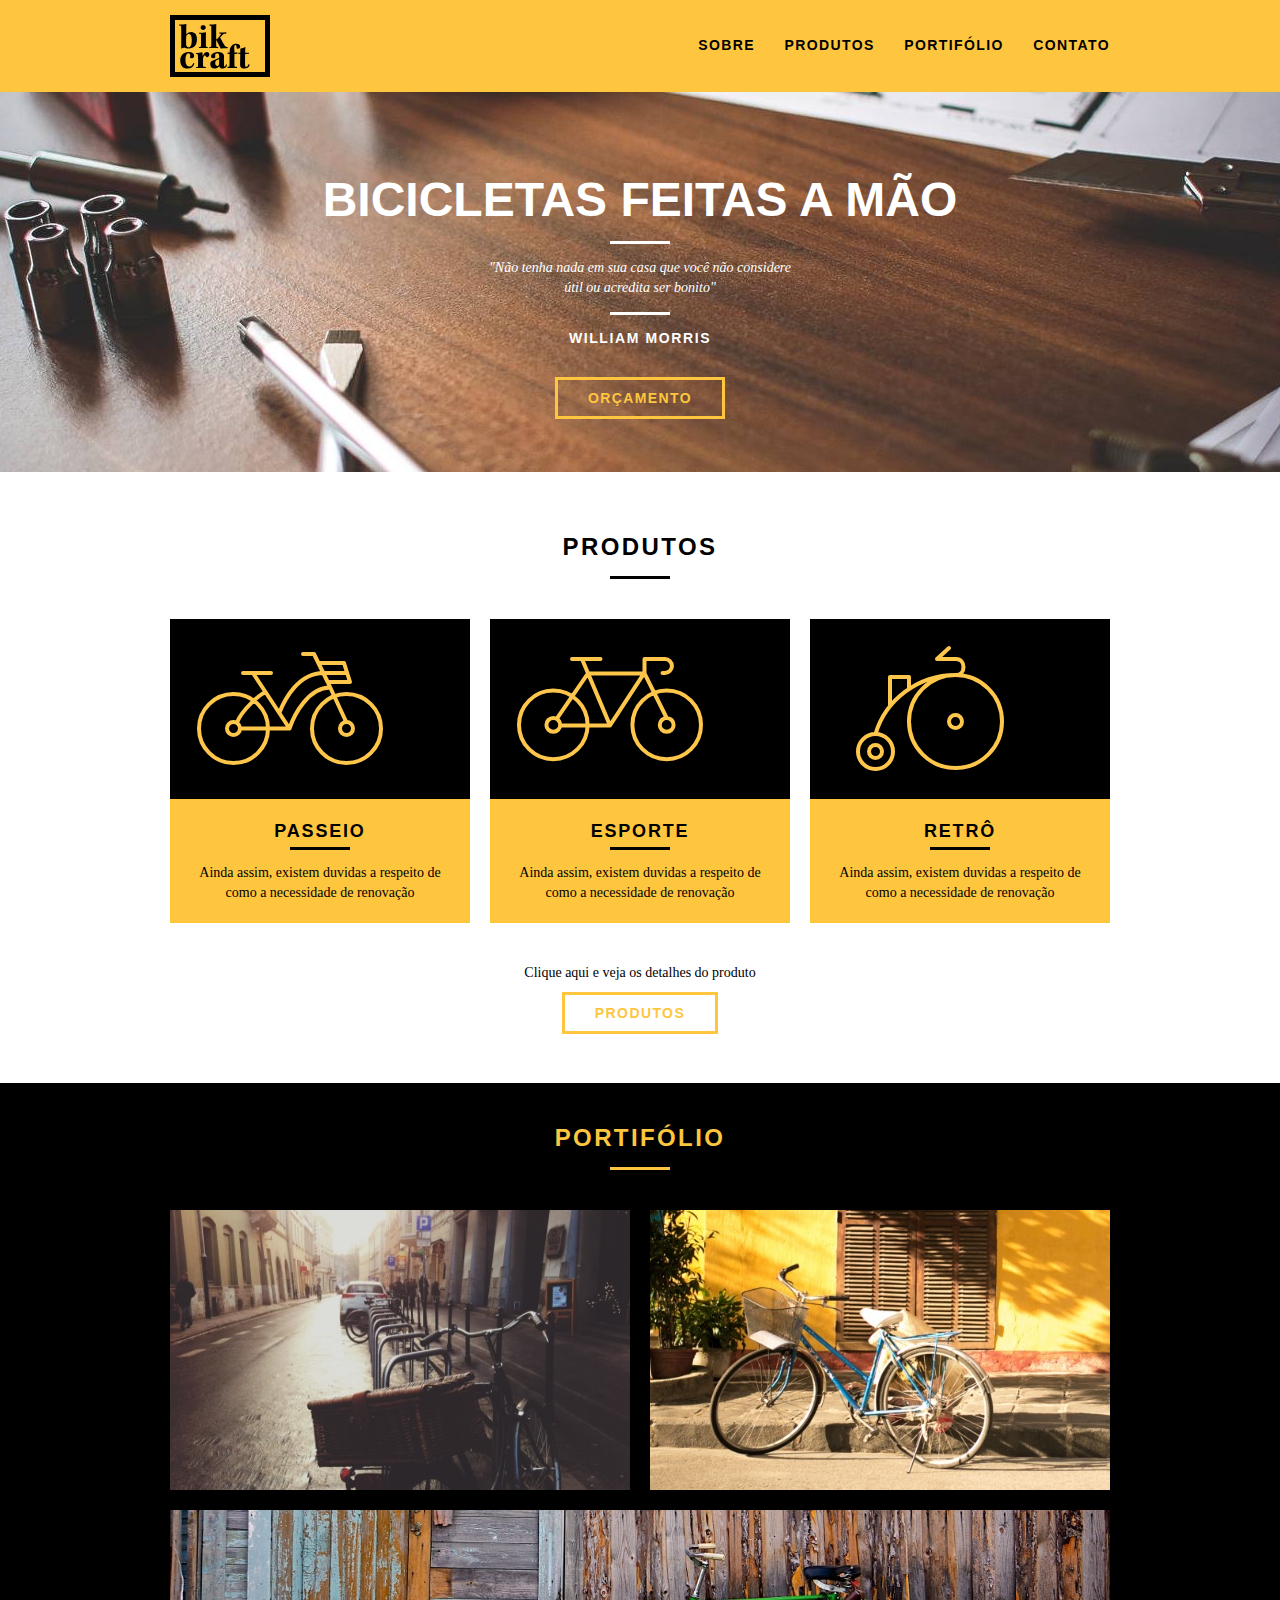
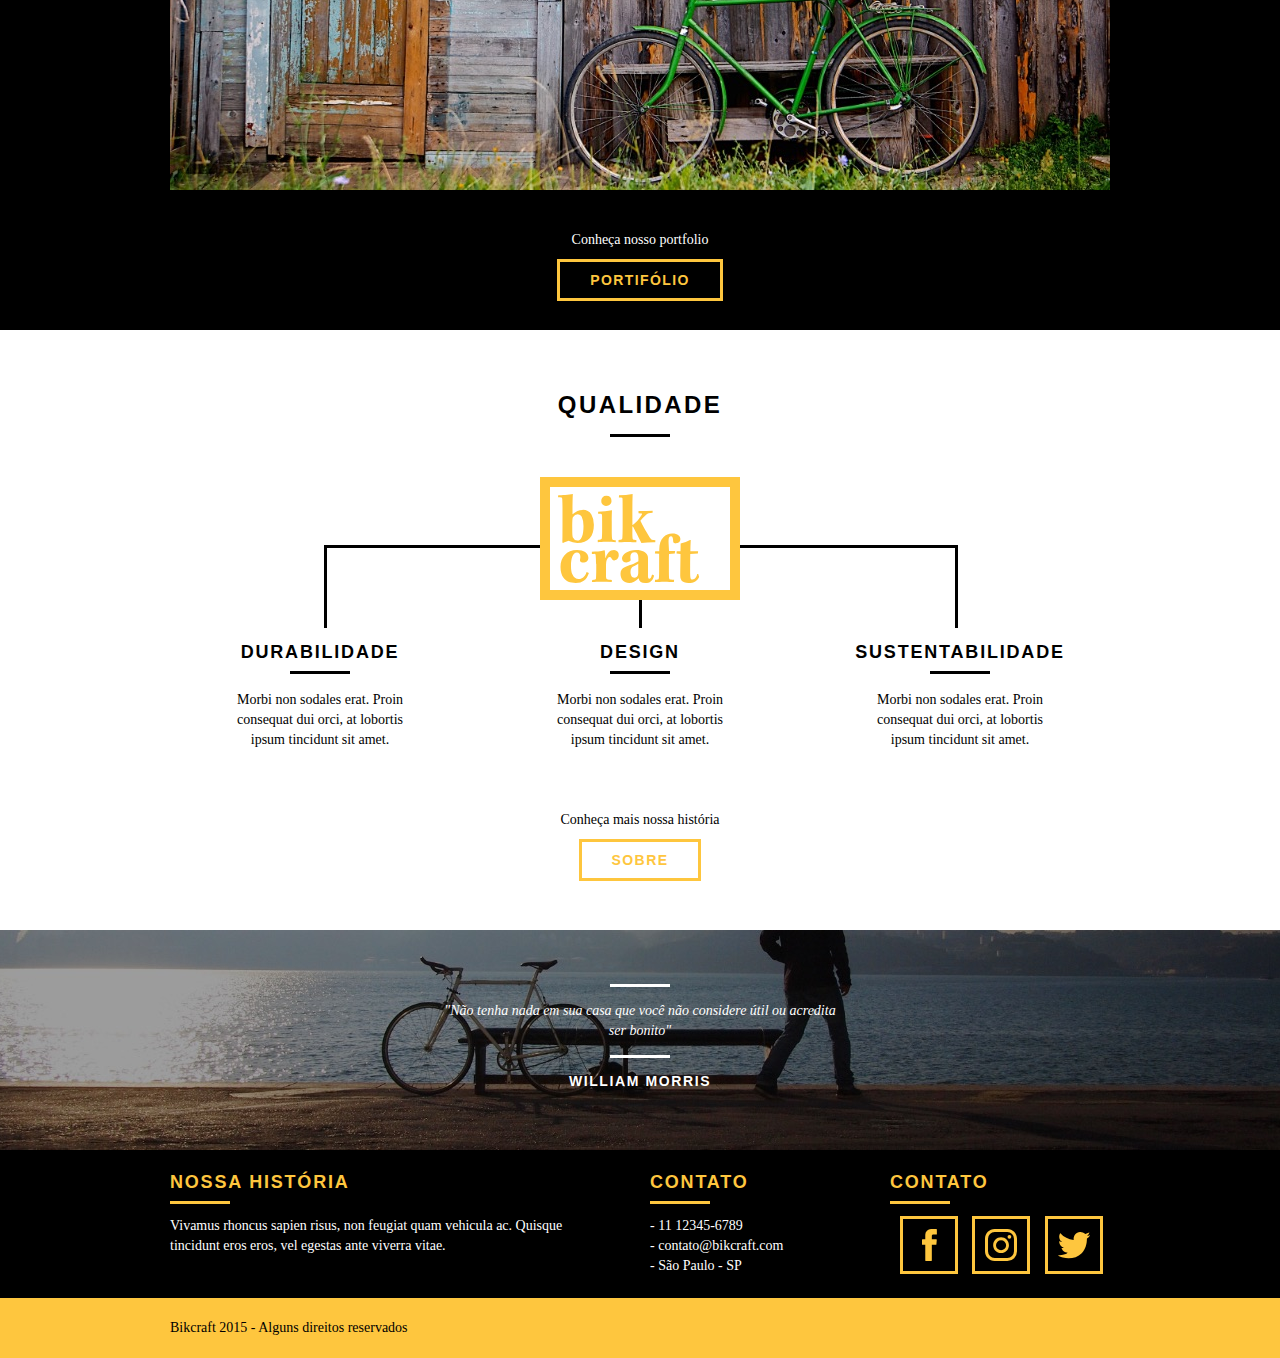
==== index.html @ 83d0994a "home page" ====
<!DOCTYPE html>
<html>

<head>
    <meta charset="UTF-8">
    <meta http-equiv="X-UA-Compatible" content="IE=edge">
    <meta name="viewport" content="width=device-width, initial-scale=1.0">
    <link rel="stylesheet" href="css/normalize.css">
    <link rel="stylesheet" href="css/reset.css">
    <link rel="stylesheet" href="css/grid.css">
    <link rel="stylesheet" href="css/styles.css">
    <title>Bikcraft</title>
</head>

<body>
    <!-- Header -->
    <header class="header">
        <div class="container">
            <a href="index.html" class="grid-4">
                <img src="img/bikcraft.svg" alt="Bikecraft">
            </a>

            <nav class="header_menu grid-12">
                <ul>
                    <li>
                        <a href="sobre.html">Sobre</a>
                    </li>
                    <li>
                        <a href="produtos.html">Produtos</a>
                    </li>
                    <li>
                        <a href="portifolio.html">Portifólio</a>
                    </li>
                    <li>
                        <a href="contato.html">Contato</a>
                    </li>
                </ul>
            </nav>
        </div>
    </header>

    <section class="introducao">
        <div class="container">
            <h1>Bicicletas feitas a mão</h1>
            <blockquote class="quote-externo">
                <p>
                    "Não tenha nada em sua casa que você não considere útil ou acredita ser bonito"
                </p>
                <cite>WILLIAM MORRIS</cite>
            </blockquote>
            <a href="produtos.html" class="btn">Orçamento</a>
        </div>
    </section>

    <section class="container produtos">
        <h2 class="subtitulo">Produtos</h2>
        <ul class="produtos_lista">
            <li class="grid-1-3">
                <div class="produtos_icone">
                    <img src="img/produtos/passeio.svg" alt="Bikecraft passeio">
                </div>
                <h3>Passeio</h3>
                <p>Ainda assim, existem duvidas a respeito de como a necessidade de renovação</p>
            </li>

            <li class="grid-1-3">
                <div class="produtos_icone">
                    <img src="img/produtos/esporte.svg" alt="Bikecraft passeio">
                </div>
                <h3>Esporte</h3>
                <p>Ainda assim, existem duvidas a respeito de como a necessidade de renovação</p>
            </li>

            <li class="grid-1-3">
                <div class="produtos_icone">
                    <img src="img/produtos/retro.svg" alt="Bikecraft passeio">
                </div>
                <h3>Retrô</h3>
                <p>Ainda assim, existem duvidas a respeito de como a necessidade de renovação</p>
            </li>
        </ul>

        <div class="call">
            <p>Clique aqui e veja os detalhes do produto</p>
            <a href="produto.html" class="btn btn-preto">Produtos</a>
        </div>
    </section>

    <section class="portifolio">
        <div class="container">
            <h2 class="subtitulo">Portifólio</h2>
            <ul class="portifolio_lista">
                <li class="grid-8">
                    <img src="img/portfolio/retro.jpg" alt="Bicicleta retro">
                </li>
                <li class="grid-8">
                    <img src="img/portfolio/passeio.jpg" alt="Bicicleta passeio">
                </li>
                <li class="grid-16">
                    <img src="img/portfolio/esporte.jpg" alt="Bicicleta esporte">
                </li>
            </ul>

            <div class="call">
                <p>Conheça nosso portfolio</p>
                <a href="portifolio.html" class="btn">Portifólio</a>
            </div>
        </div>
    </section>

    <section class="qualidade container">
        <h2 class="subtitulo">Qualidade</h2>
        <img src="img/bikcraft-qualidade.svg" alt="Bikcraft">
        <ul class="qualidade_lista">
            <li class="grid-1-3">
                <h3>Durabilidade</h3>
                <p>Morbi non sodales erat. Proin consequat dui orci, at lobortis ipsum tincidunt sit amet.</p>
            </li>
            <li class="grid-1-3">
                <h3>Design</h3>
                <p>Morbi non sodales erat. Proin consequat dui orci, at lobortis ipsum tincidunt sit amet.</p>
            </li>
            <li class="grid-1-3">
                <h3>Sustentabilidade</h3>
                <p>Morbi non sodales erat. Proin consequat dui orci, at lobortis ipsum tincidunt sit amet.</p>
            </li>
        </ul>
        <div class="call">
            <p>Conheça mais nossa história</p>
            <a href="sobre.html" class="btn btn-preto">Sobre</a>
        </div>
    </section>

    <section class="quebra">
        <div class="container">
            <blockquote class="quote-externo">
                <p>
                    "Não tenha nada em sua casa que você não considere útil ou acredita ser bonito"
                </p>
                <cite>WILLIAM MORRIS</cite>
            </blockquote>
        </div>
    </section>

    <footer>
        <div class="footer">
            <div class="container">
                <div class="grid-8 footer_historia">
                    <h3>Nossa história</h3>
                    <p>Vivamus rhoncus sapien risus, non feugiat quam vehicula ac. Quisque tincidunt eros eros, vel
                        egestas ante viverra vitae.</p>
                </div>

                <div class="grid-4 footer_contato">
                    <h3>Contato</h3>
                    <ul>
                        <li>- 11 12345-6789</li>
                        <li>- contato@bikcraft.com</li>
                        <li>- São Paulo - SP</li>
                    </ul>
                </div>

                <div class="grid-4 footer_redes">
                    <h3>Contato</h3>
                    <ul>
                        <li>
                            <a href="" target="__blank">
                                <img src="img/redes-sociais/facebook.svg" alt="">
                            </a>
                        </li>

                        <li>
                            <a href="" target="__blank">
                                <img src="img/redes-sociais/instagram.svg" alt="">
                            </a>
                        </li>

                        <li>
                            <a href="" target="__blank">
                                <img src="img/redes-sociais/twitter.svg" alt="">
                            </a>
                        </li>
                    </ul>
                </div>
            </div>
        </div>

        <div class="copy">
            <div class="container">
                <p class="grid-16">
                    Bikcraft 2015 - Alguns direitos reservados
                </p>
            </div>
        </div>
    </footer>
</body>

</html>
---- css/grid.css ----
*, *:before, *:after {
  -webkit-box-sizing: border-box; 
  -moz-box-sizing: border-box; 
  box-sizing: border-box;
}

.container {
	width: 960px;
	margin: 0 auto;
	padding: 0px;
	position: relative;
}

.container:after, .container:before {
	content: " ";
	display: table;
}

.container:after {
	clear: both;
}

.grid-1, .grid-2, .grid-3, .grid-4, .grid-5, .grid-6, .grid-7, .grid-8, .grid-9, .grid-10, .grid-11, .grid-12, .grid-13, .grid-14, .grid-15, .grid-16, .grid-1-3 {
	float: left;
	margin-left: 10px;
	margin-right: 10px;
}

.grid-1 	{width: 40px;}
.grid-2 	{width: 100px;}
.grid-3 	{width: 160px;}
.grid-4 	{width: 220px;}
.grid-5 	{width: 280px;}
.grid-6 	{width: 340px;}
.grid-7 	{width: 400px;}
.grid-8 	{width: 460px;}
.grid-9 	{width: 520px;}
.grid-10 	{width: 580px;}
.grid-11 	{width: 640px;}
.grid-12 	{width: 700px;}
.grid-13 	{width: 760px;}
.grid-14 	{width: 820px;}
.grid-15 	{width: 880px;}
.grid-16 	{width: 940px;}
.grid-1-3	{width: 300px;}
---- css/styles.css ----
/* Estilos Gerais */
body {
    font-family: Arial, Helvetica, sans-serif;
}

p {
    font-family: Georgia, 'Times New Roman', Times, serif;
    font-size: 14px;
    line-height: 20px;
}

img {
    display: block;
}

.btn {
    border: 3px solid #fec63e;
    padding: 10px 30px;
    color: #fec63e;
    font-size: 14px;
    line-height: 20px;
    text-transform: uppercase;
    font-weight: bold;
    letter-spacing: .1em;
    transition: .3s;
}

.btn:hover {
    color: #fff;
    border: 3px solid #fff;
}

.btn.btn-preto:hover {
    color: #000;
    border-color: #000;
}

.subtitulo {
    font-weight: bold;
    font-size: 24px;
    line-height: 30px;
    letter-spacing: .1em;
    color: #000;
    text-transform: uppercase;
    text-align: center;
    margin-bottom: 40px;
}

.subtitulo:after {
    content: "";
    display: block;
    width: 60px;
    height: 3px;
    background-color: #000;
    margin: 14px auto ;
}



/* Header */
.header {
    position: fixed;
    top: 0;
    width: 100%;
    background-color: #fec63e;
    padding: 15px 0;
    z-index: 10;
   /*  box-shadow: 0px 5px 6px #ccc; */
}

.header_menu {
    text-align: right;
}

.header_menu ul li {
    display: inline-block;
    margin-left: 25px;
    margin-top: 20px;
}

.header_menu ul li a {
    color: #000;
    font-weight: bold;
    text-transform: uppercase;
    letter-spacing: .1em;
    font-size: 14px;
    line-height: 20px;
    padding: 10px 0;
    transition: color .3s;
} 

.header_menu ul li a:hover{
    color: #fff;
}


/* introdução */

.introducao {
    width: 100%;
    height: 380px;
    background: url('../img/bg.jpg') no-repeat center;
    background-size: cover;
    margin-top: 92px;
    text-align: center;
    padding-top: 80px;
}

.introducao h1 {
    font-size: 48px;
    color: #fff;
    font-weight: bold;
    text-transform: uppercase;
}

.quote-externo {
    max-width: 320px;
    margin: 0 auto 40px auto;
    color: #fff;
}

.quote-externo p {
    font-style: italic;
}

.quote-externo p:before,
.quote-externo p:after {
    content: "";
    display: block;
    width: 60px;
    height: 3px;
    background-color: #fff;
    margin: 14px auto ;
}

.quote-externo cite {
    font-style: normal;
    font-weight: bold;
    font-size: 14px;
    letter-spacing: .1rem;
}

/* Produtos */
.produtos {
    padding: 60px 0;
}

.produtos_lista li {
    background: #fec63e;
    text-align: center;
}

.produtos_icone {
    background: #000;
    padding: 20px;
}

.produtos_lista li h3 {
    font-weight: bold;
    font-size: 18px;
    line-height: 25px;
    text-transform: uppercase;
    letter-spacing: .1em;
    margin-top: 20px;
}

.produtos_lista li h3:after {
    content: "";
    display: block;
    width: 60px;
    height: 3px;
    background-color: #000;
    margin: 3px auto ;
}

.produtos_lista li p {
    padding: 10px 20px 20px;
}

.call {
    padding-top: 40px;
    text-align: center;
    clear: both;
}

.call p {
    margin-bottom: 20px;
}


/* Portifolio */

.portifolio {
    width: 100%;
    background: #000;
    padding: 40px 0;
}

.portifolio .subtitulo {
    color: #fec63e;
}


.portifolio .subtitulo:after {
    background: #fec63e;
}

.portifolio_lista li:last-child {
    margin-top: 20px;
}

.portifolio .call p {
    color: #fff;
}

/* Qualidade */

.qualidade {
    padding: 60px 0;
}

.qualidade::after {
    content: "";
    width: 634px;
    height: 83px;
    display: block;
    background: url("../img/linhas.svg") no-repeat center;
    position: absolute;
    top: 215px;
    right: 162px;
    z-index: -1;
}

.qualidade img {
    margin: 0 auto;
}

.qualidade_lista {
    padding-top: 20px;
}

.qualidade_lista li {
    text-align: center;
    padding: 0 40px;
}

.qualidade_lista li h3 {
    font-weight: bold;
    font-size: 18px;
    line-height: 25px;
    text-transform: uppercase;
    letter-spacing: .1em;
    margin-top: 20px;
}

.qualidade_lista li h3:after {
    content: "";
    display: block;
    width: 60px;
    height: 3px;
    background-color: #000;
    margin: 6px auto ;
}

.qualidade_lista li p {
    padding: 10px 20px 20px;
}

/* Quebra */

.quebra {
    width: 100%;
    height: 220px;
    background: url('../img/bg-footer.jpg') no-repeat center;
    background-size: cover;
    text-align: center;
    padding-top: 40px;
}

.quebra .quote-externo {
    max-width: 400px;
}

/* Footer */

.footer {
    width: 100%;
    background-color: #000;
    color: #fff;
    padding: 20px 0;
}

.footer h3 {
    font-size: 18px;
    line-height: 25px;
    color: #fec63e;
    text-transform: uppercase;
    letter-spacing: .1em;
    font-weight: bold;
}

.footer h3::after {
    content: "";
    display: block;
    width: 60px;
    height: 3px;
    background: #fec63e;
    margin: 6px 0 12px 0;
}

.footer_historia {
    padding-right: 40px;
}

.footer_contato ul li{
    font-size: 14px;
    line-height: 20px;
    font-family: 'Times New Roman', Times, serif;
}

.footer_redes ul li {
    display: inline-block;
    margin-left: 10px;
}

.footer_redes ul li a {
    border: 3px solid #fec63e;
    display: block;
    padding: 10px;
}

.footer_redes ul li a:hover {
    border-color: #fff;
}

.copy {
    width: 100%;
    background: #fec63e;
    padding: 20px 0;
}
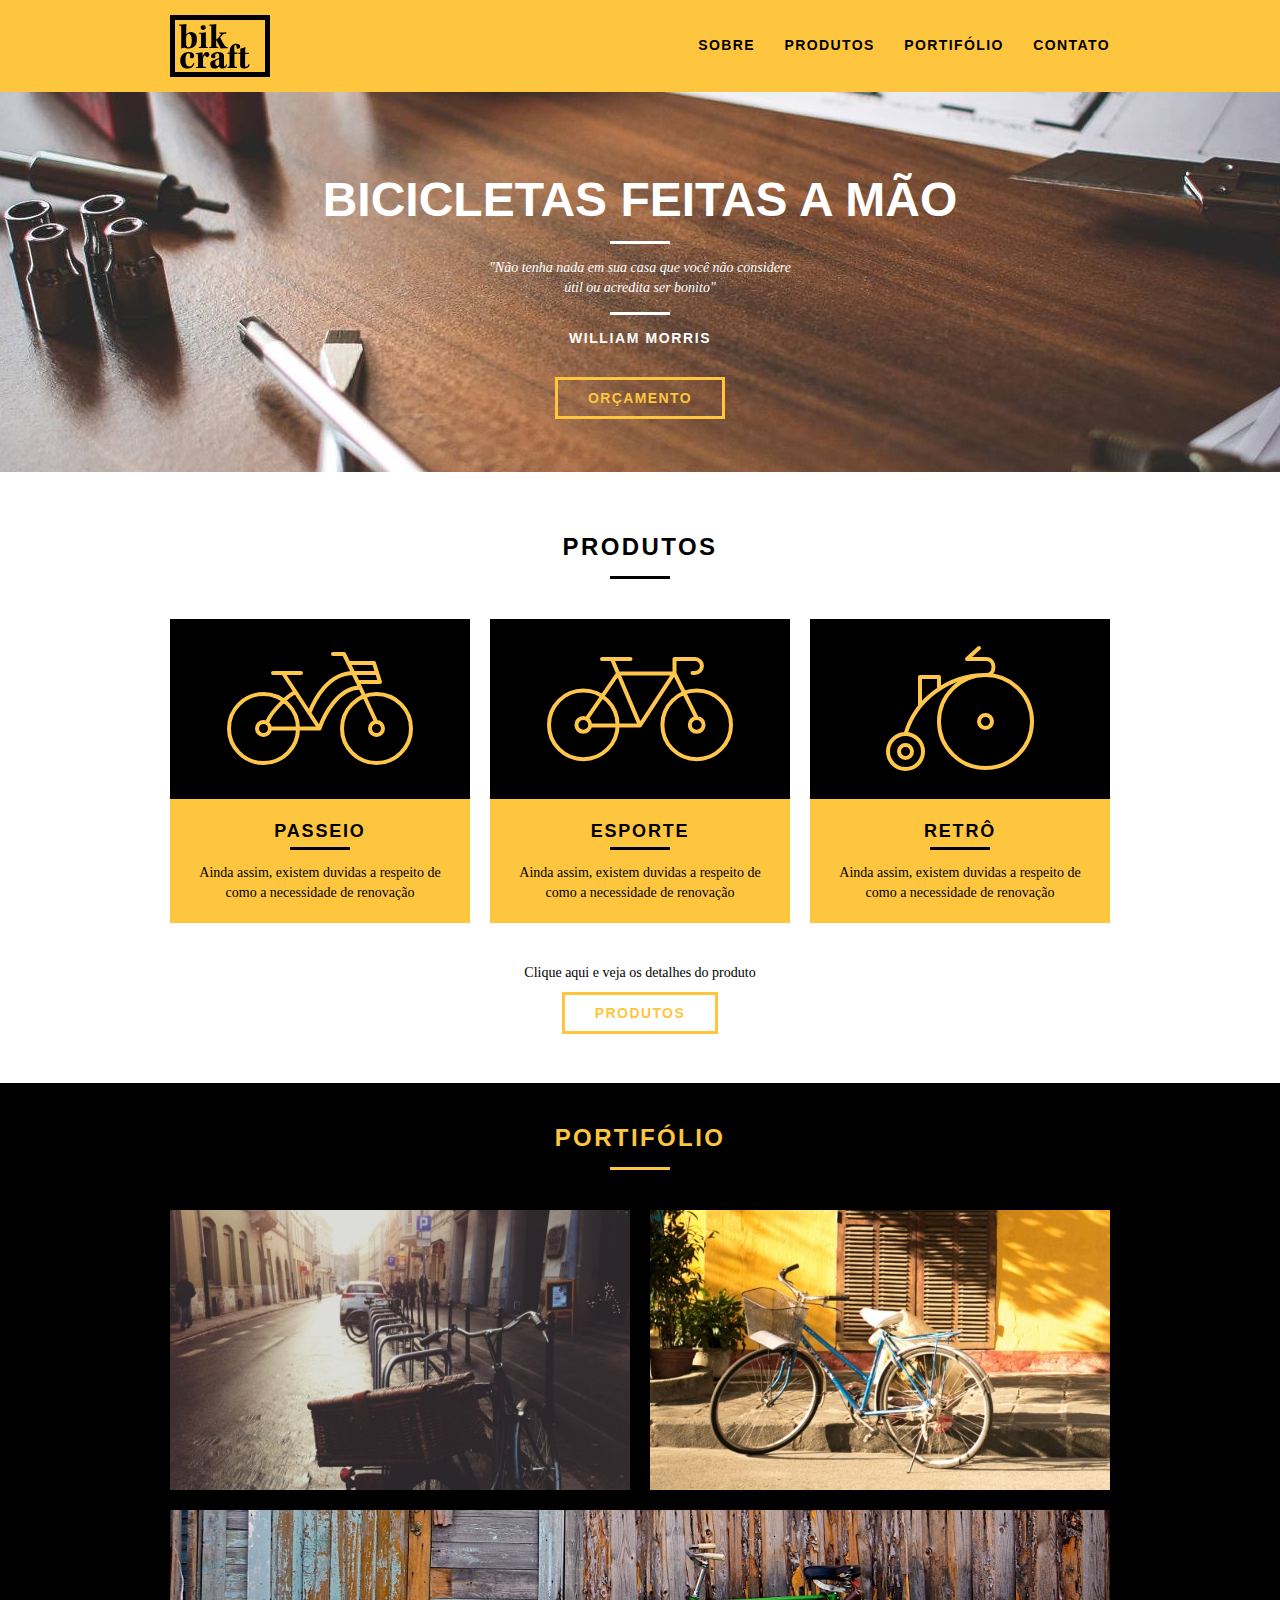
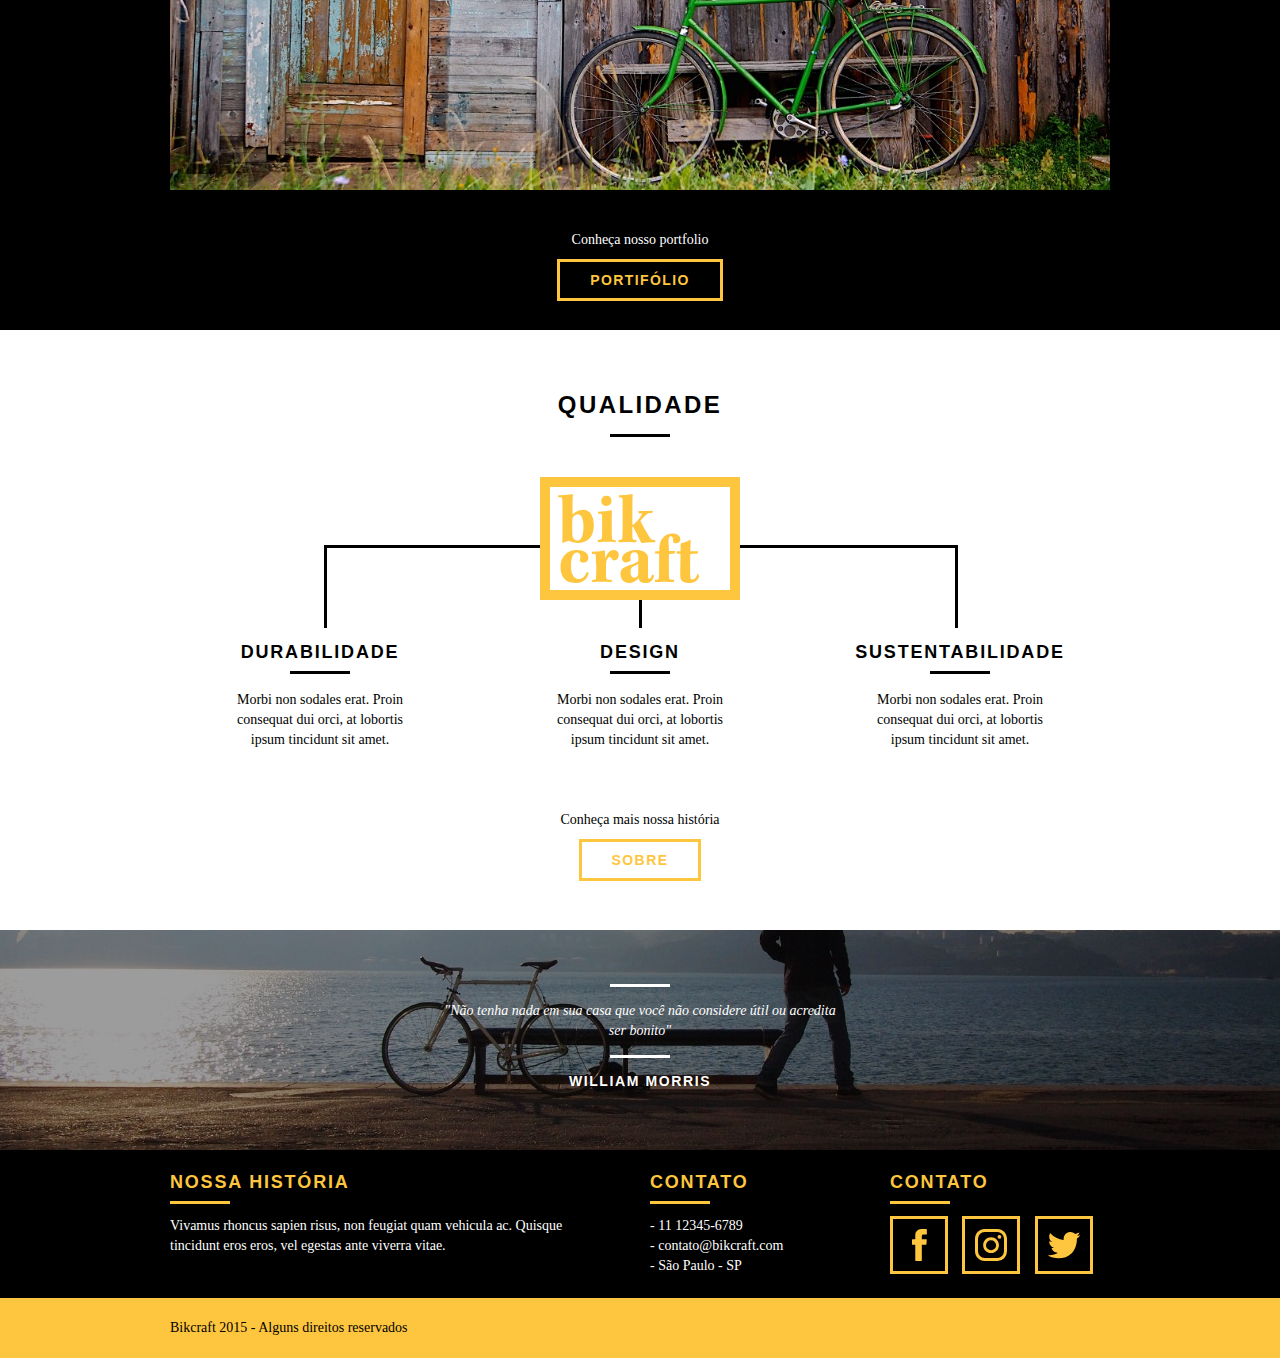
==== commit a9a907eb: "fix menu" ====
--- a/index.html
+++ b/index.html
@@ -23,16 +23,16 @@
             <nav class="header_menu grid-12">
                 <ul>
                     <li>
-                        <a href="sobre.html">Sobre</a>
+                        <a href="/sobre.html">Sobre</a>
                     </li>
                     <li>
-                        <a href="produtos.html">Produtos</a>
+                        <a href="/produtos.html">Produtos</a>
                     </li>
                     <li>
-                        <a href="portifolio.html">Portifólio</a>
+                        <a href="/portifolio.html">Portifólio</a>
                     </li>
                     <li>
-                        <a href="contato.html">Contato</a>
+                        <a href="/contato.html">Contato</a>
                     </li>
                 </ul>
             </nav>
--- a/css/styles.css
+++ b/css/styles.css
@@ -11,6 +11,10 @@
 
 img {
     display: block;
+}
+
+.clear {
+    clear: both;
 }
 
 .btn {
@@ -55,6 +59,25 @@
     margin: 14px auto ;
 }
 
+.subtitulo-interno {
+    font-weight: bold;
+    font-size: 24px;
+    line-height: 30px;
+    letter-spacing: .1em;
+    color: #000;
+    text-transform: uppercase;
+    margin-bottom: 20px;
+}
+
+.subtitulo-interno:after {
+    content: "";
+    display: block;
+    width: 60px;
+    height: 3px;
+    background-color: #000;
+    margin: 14px 0 ;
+}
+
 
 
 /* Header */
@@ -93,6 +116,10 @@
     color: #fff;
 }
 
+.header_menu ul li a.menu_ativo {
+    color: #fff;
+}
+
 
 /* introdução */
 
@@ -140,6 +167,30 @@
     letter-spacing: .1rem;
 }
 
+.introducao-interna {
+    width: 100%;
+    margin-top: 92px;
+    height: 160px;
+    text-align: center;
+    color: #fff;
+    padding-top: 30px;
+}
+
+.introducao-interna h1 {
+    font-size: 36px;
+    font-weight: bold;
+    text-transform: uppercase;
+}
+
+.introducao-interna h1::after {
+    content: "";
+    display: block;
+    width: 60px;
+    height: 3px;
+    background-color: #fff;
+    margin: 6px auto ;
+}
+
 /* Produtos */
 .produtos {
     padding: 60px 0;
@@ -155,6 +206,10 @@
     padding: 20px;
 }
 
+.produtos_icone img {
+    margin: 0 auto;
+}
+
 .produtos_lista li h3 {
     font-weight: bold;
     font-size: 18px;
@@ -217,6 +272,7 @@
 
 .qualidade {
     padding: 60px 0;
+    overflow: auto;
 }
 
 .qualidade::after {
@@ -320,7 +376,7 @@
 
 .footer_redes ul li {
     display: inline-block;
-    margin-left: 10px;
+    margin-right: 10px;
 }
 
 .footer_redes ul li a {
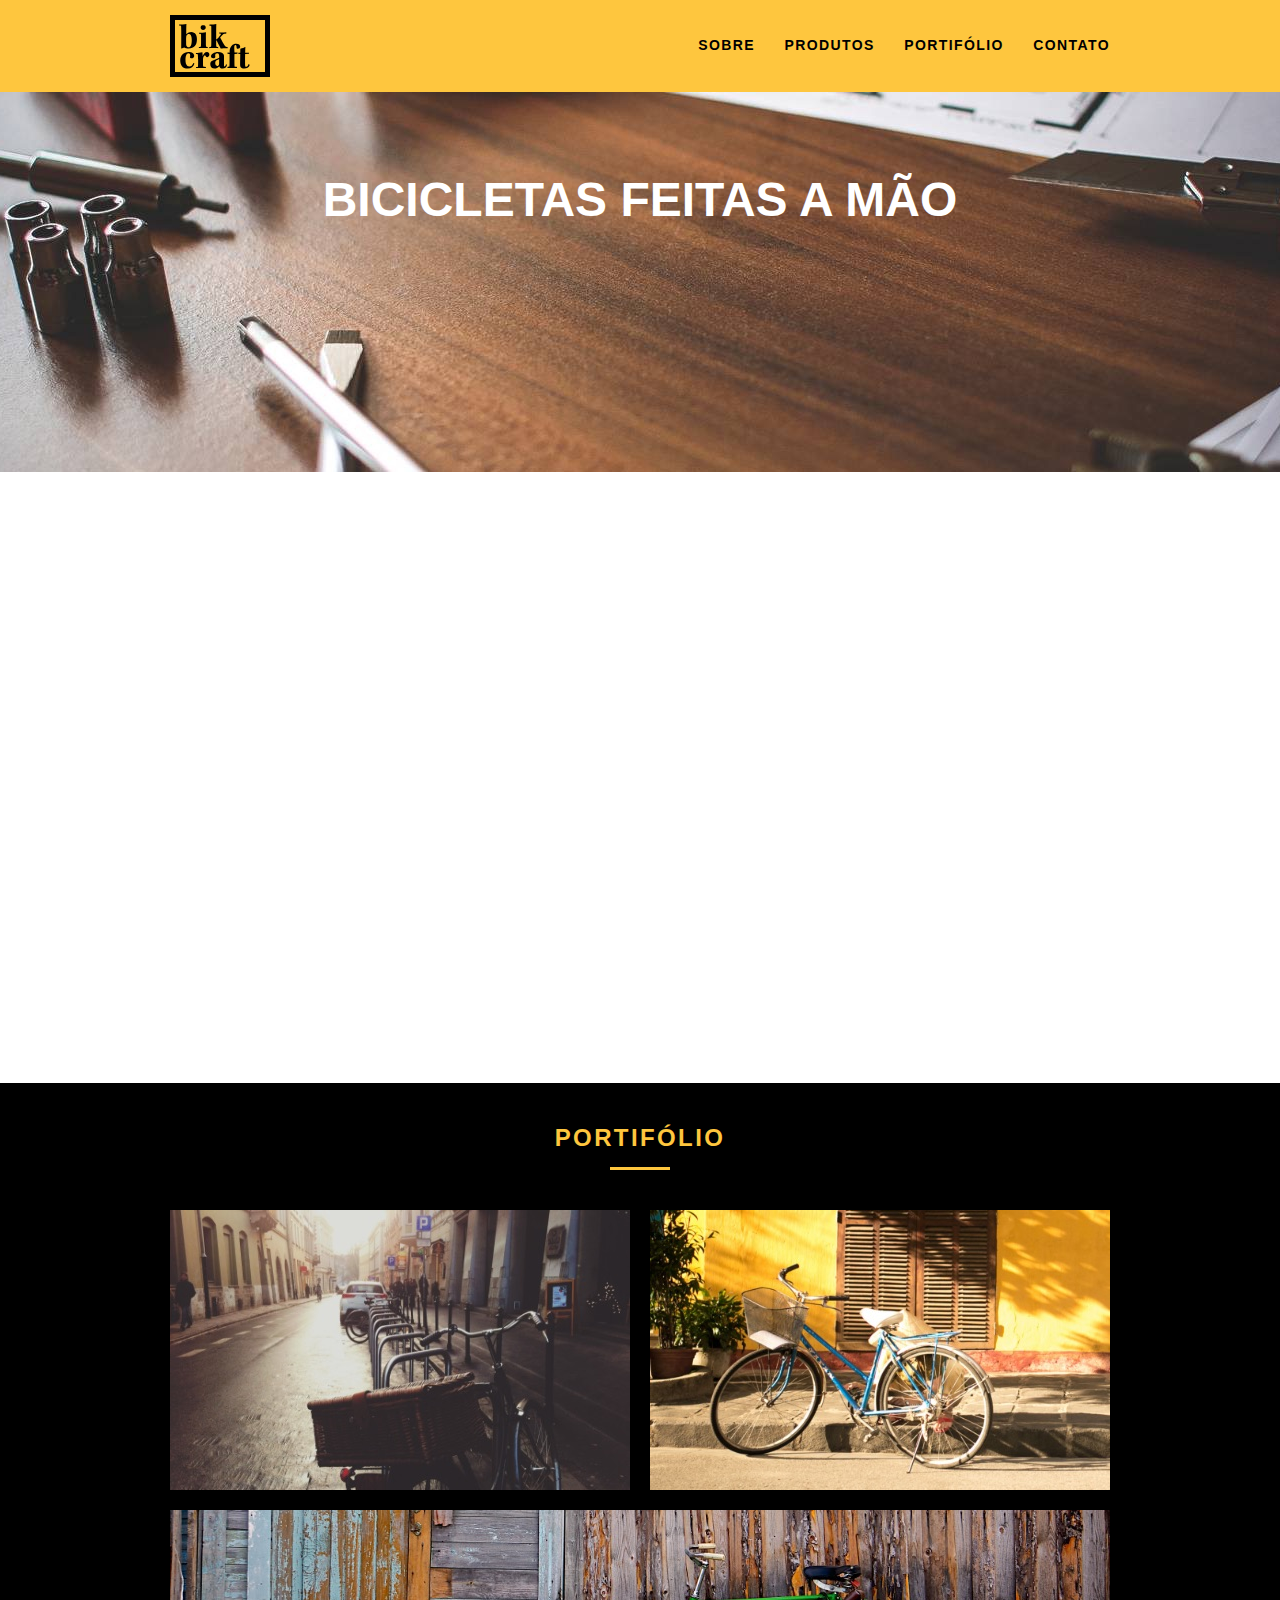
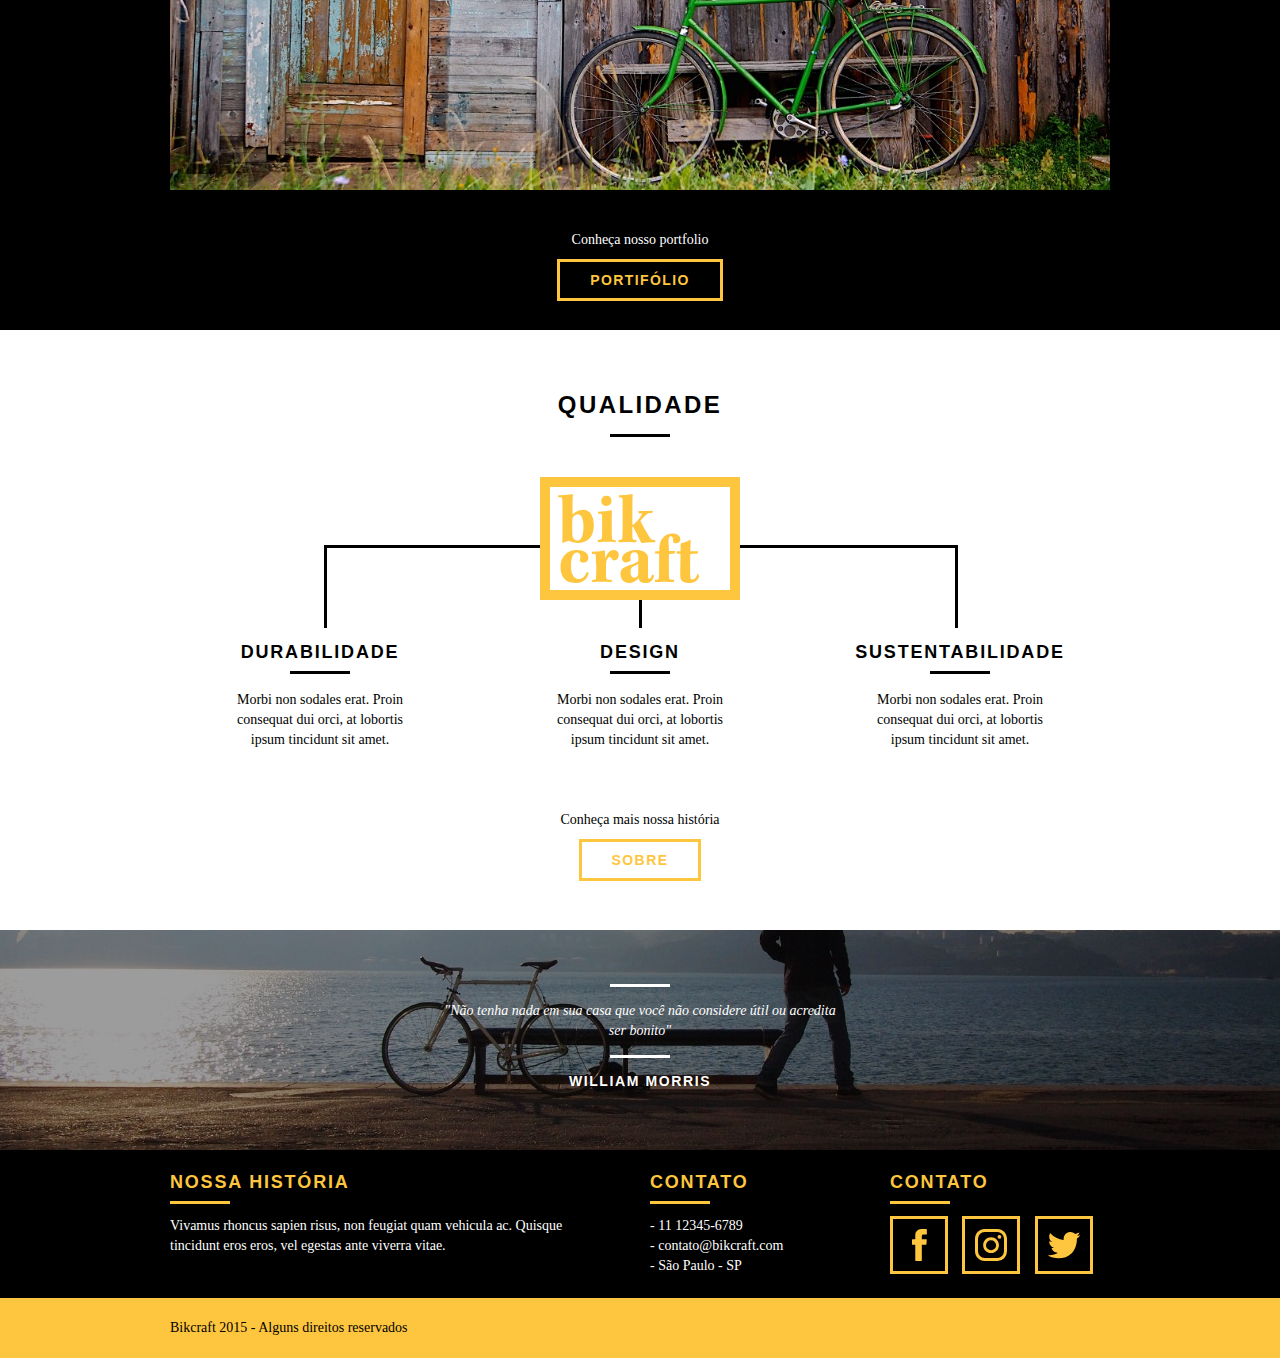
==== commit 31555815: "Add effect and animations" ====
--- a/index.html
+++ b/index.html
@@ -9,6 +9,7 @@
     <link rel="stylesheet" href="css/reset.css">
     <link rel="stylesheet" href="css/grid.css">
     <link rel="stylesheet" href="css/styles.css">
+    <link rel="stylesheet" href="css/responsivo.css">
     <title>Bikcraft</title>
 </head>
 
@@ -23,16 +24,16 @@
             <nav class="header_menu grid-12">
                 <ul>
                     <li>
-                        <a href="/sobre.html">Sobre</a>
-                    </li>
-                    <li>
-                        <a href="/produtos.html">Produtos</a>
-                    </li>
-                    <li>
-                        <a href="/portifolio.html">Portifólio</a>
-                    </li>
-                    <li>
-                        <a href="/contato.html">Contato</a>
+                        <a href="sobre.html">Sobre</a>
+                    </li>
+                    <li>
+                        <a href="produtos.html">Produtos</a>
+                    </li>
+                    <li>
+                        <a href="portifolio.html">Portifólio</a>
+                    </li>
+                    <li>
+                        <a href="contato.html">Contato</a>
                     </li>
                 </ul>
             </nav>
@@ -41,18 +42,18 @@
 
     <section class="introducao">
         <div class="container">
-            <h1>Bicicletas feitas a mão</h1>
-            <blockquote class="quote-externo">
+            <h1 data-anime="400" class="fadeInDown">Bicicletas feitas a mão</h1>
+            <blockquote data-anime="800" class="fadeInDown quote-externo">
                 <p>
                     "Não tenha nada em sua casa que você não considere útil ou acredita ser bonito"
                 </p>
                 <cite>WILLIAM MORRIS</cite>
             </blockquote>
-            <a href="produtos.html" class="btn">Orçamento</a>
-        </div>
-    </section>
-
-    <section class="container produtos">
+            <a data-anime="1200" href="produtos.html" class="btn">Orçamento</a>
+        </div>
+    </section>
+
+    <section data-anime="1200" class="fadeInDown container produtos">
         <h2 class="subtitulo">Produtos</h2>
         <ul class="produtos_lista">
             <li class="grid-1-3">
@@ -193,6 +194,10 @@
             </div>
         </div>
     </footer>
+
+    <script src="js/simple-anime.js"></script>
+    <script src="js/simple-slide.js"></script>
+    <script src="js/script.js"></script>
 </body>
 
 </html>--- a/css/grid.css
+++ b/css/grid.css
@@ -42,4 +42,43 @@
 .grid-14 	{width: 820px;}
 .grid-15 	{width: 880px;}
 .grid-16 	{width: 940px;}
-.grid-1-3	{width: 300px;}+.grid-1-3	{width: 300px;}
+
+@media only screen and (min-width: 788px) and (max-width: 979px) {
+
+.container {
+	width: 768px;
+}
+
+.grid-1		{width: 28px;}
+.grid-2		{width: 76px;}
+.grid-3		{width: 124px;}
+.grid-4		{width: 172px;}
+.grid-5		{width: 220px;}
+.grid-6		{width: 268px;}
+.grid-7		{width: 316px;}
+.grid-8		{width: 364px;}
+.grid-9		{width: 412px;}
+.grid-10	{width: 460px;}
+.grid-11	{width: 508px;}
+.grid-12	{width: 556px;}
+.grid-13	{width: 604px;}
+.grid-14	{width: 652px;}
+.grid-15	{width: 700px;}
+.grid-16	{width: 748px;}
+.grid-1-3	{width: 236px;}
+
+}
+
+@media only screen and (max-width: 787px) {
+.container {
+	width: 300px;
+}
+
+.grid-1, .grid-2, .grid-3, .grid-4, .grid-5, .grid-6, .grid-7, .grid-8, .grid-9, .grid-10, .grid-11, .grid-12, .grid-13, .grid-14, .grid-15, .grid-16, .grid-1-3 {
+	width: 300px;
+	margin: 0 0 20px 0;
+	float: none;
+}
+
+}--- a/css/styles.css
+++ b/css/styles.css
@@ -11,6 +11,7 @@
 
 img {
     display: block;
+    max-width: 100%;
 }
 
 .clear {
@@ -201,6 +202,10 @@
     text-align: center;
 }
 
+.produtos_lista li img {
+    margin: 0 auto;
+}
+
 .produtos_icone {
     background: #000;
     padding: 20px;
@@ -394,3 +399,47 @@
     background: #fec63e;
     padding: 20px 0;
 }
+
+
+/* Slide */
+[data-slide] {
+    position: relative;
+}
+[data-slide] > * {
+    position: absolute;
+    top: 0px;
+    opacity: 0;
+}
+[data-slide] > .active {
+    position: relative;
+    opacity: 1;
+    transition: opacity 500ms;
+    z-index: 1;
+}
+
+/* Animation */
+[data-anime] {
+    opacity: 0;
+  }
+
+/* CSS personalizado dependendo da animação desejada */
+.fadeInDown {
+    transform: translate3d(0,-20px,0);
+  }
+  .fadeInUp {
+    transform: translate3d(0,20px,0);
+  }
+  .fadeInRight {
+    transform: translate3d(20px,0,0);
+  }
+  .fadeInLeft {
+    transform: translate3d(-20px,0,0);
+  }
+
+  .anime {
+    opacity: 1;
+    transform: none;
+    transition: transform .8s, opacity .8s;
+  }
+  
+  --- a/css/responsivo.css
+++ b/css/responsivo.css
@@ -0,0 +1,172 @@
+@media only screen and (min-width: 788px) and (max-width: 979px) {
+
+	/* Qualidade Home */
+
+	.qualidade::after {
+		right: 66px;
+	}	
+
+	.qualidade_lista li {
+		padding: 0 10px;
+	}
+
+	/* Footer */
+
+	.footer_redes ul li a {
+		padding: 6px;
+	}
+
+	.footer_redes ul li a img {
+		width: 26px;
+		height: 26px;
+	}
+
+	
+/* Produtos */
+
+	.produto_intem h2 {
+		top: -150px;
+		margin-bottom: -56px;
+	}
+
+	.produto_icone {
+		padding: 41px 0;
+	}
+
+	.produto_info p {
+		font-size: 14px;
+		line-height: 20px;
+		height: 122px;
+		padding: 20px 30px;
+	}
+
+	.produto_info ul li {
+		width: 181px;
+	}
+}
+
+@media only screen and (max-width: 787px) {
+	/* Header */
+	.header {
+		position: relative;
+		padding-bottom: 0px;
+	}
+
+	.header img {
+		margin: 0 auto 10px auto;
+	}
+
+	.header_menu {
+		text-align: center;
+	}
+
+	.header_menu ul li {
+		margin: 5px;
+	}
+
+	.header_menu ul li a {
+		border: 4px solid #000;
+		width: 136px;
+		display: block;
+		float: left;
+		transition: all .3s;
+	}
+
+	.header_menu ul li a:hover {
+		border-color: #fff;
+	}
+
+	.header_menu ul li a.menu_ativo {
+		border-color: #fff;
+	}
+
+	/* Qualidade Home */
+
+	.qualidade::after {
+		display: none;
+	}	
+
+	/* Introdução */
+	.introducao {
+		margin-top: 0px;
+		padding-top: 40px;
+		background: url('../img/bg-mobile.jpg') no-repeat center;
+		background-size: cover;
+	}
+
+	.introducao h1 {
+		font-size: 36px;
+	}
+
+	.introducao_interna {
+		margin-top: 0px;
+	}
+
+	.interna_produtos,
+	.interna_sobre,
+	.interna_portifolio,
+	.interna_contato {
+		margin-top: 0px;
+	}
+
+	/* Sobre */
+	.missao_sobre p {
+		font-size: 14px;
+		line-height: 20px;
+		padding-right: 0px;
+	}
+
+	.missao_sobre ul li {
+		font-size: 14px;
+		line-height: 25px;
+	}
+
+	/* Call */
+
+	.call {
+		padding-top: 10px;
+	}
+
+	/* Produtos */
+
+	
+
+	.produto_item h2 {
+		top: -100px;
+		margin-bottom: -68px;
+	}
+
+	.produto_icone {
+		padding: 41px 0;
+	}
+
+	.produto_info p {
+		font-size: 14px;
+		line-height: 20px;
+		height: auto;
+		padding: 20px 30px;
+	}
+
+	.produto_info ul li {
+		width: 149px;
+		height: 49px;
+		font-size: 14px;
+		line-height: 20px;
+		padding-top: 14px;
+	}
+
+	.form {
+		padding-right: 0px;
+	}
+
+	.orcamento_dados ul {
+		padding-right: 0px;
+	}
+
+	/* Contato */
+
+	.contato_form {
+		padding-right: 0px;
+		margin-bottom: 40px;
+	}
+}